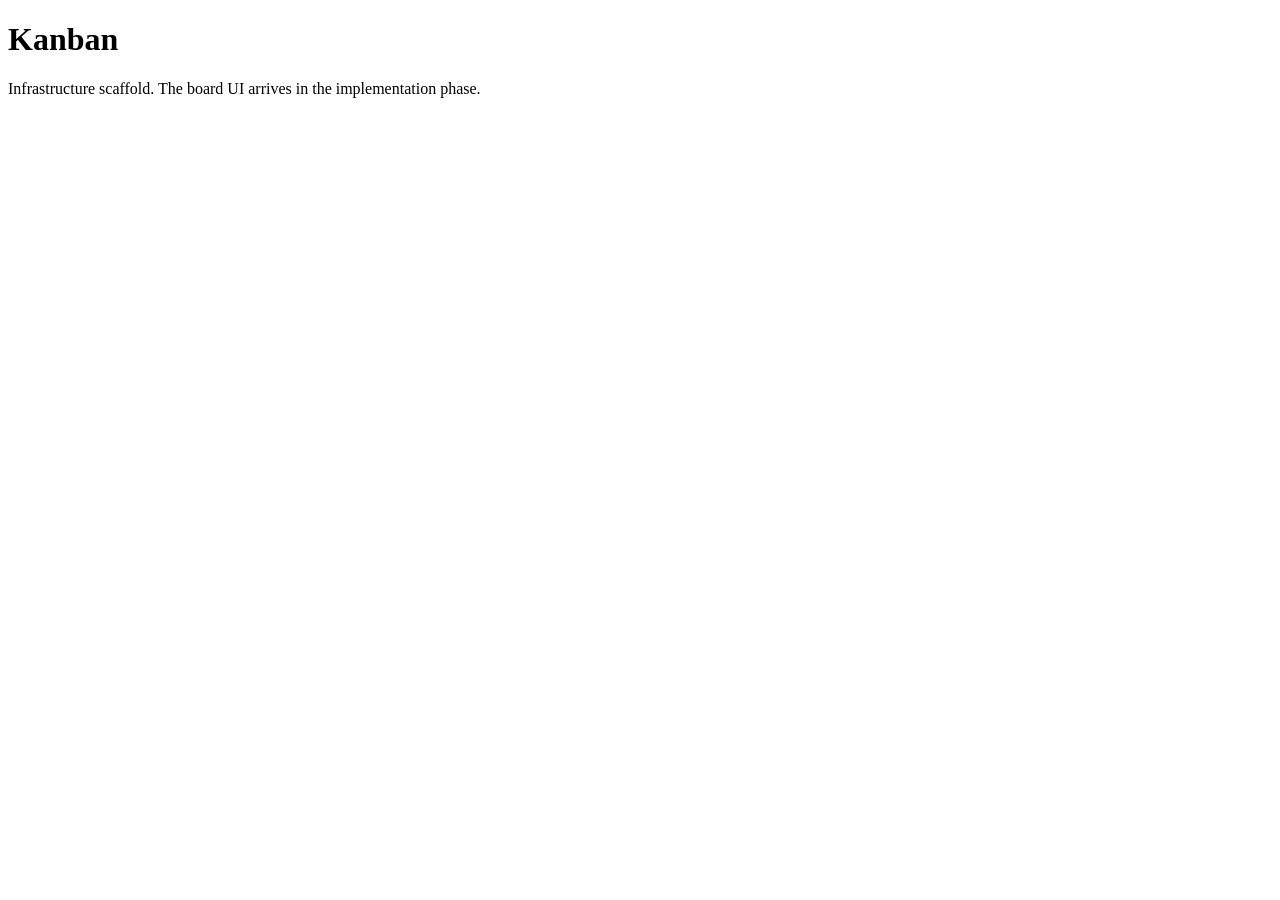
==== src/KanbanApi/wwwroot/index.html @ 26346779 "Bootstrap Kanban infrastructure + Logto auth wiring Second app in the ecosystem, mirroring Calendar'" ====
<!DOCTYPE html>
<html lang="en">
<head>
  <meta charset="utf-8" />
  <meta name="viewport" content="width=device-width, initial-scale=1" />
  <title>Kanban</title>
</head>
<body>
  <!--
    Placeholder SPA shell for the infrastructure stage. The real Kanban board UI (project
    selection + the TODO/WIP/DONE board, per the Stitch "Kanban Dashboard" project) is built in
    the implementation phase into this wwwroot. The auth pipeline already redirects anonymous HTML
    navigations to Logto sign-in, so reaching this page means you are signed in.
  -->
  <main>
    <h1>Kanban</h1>
    <p>Infrastructure scaffold. The board UI arrives in the implementation phase.</p>
  </main>
</body>
</html>
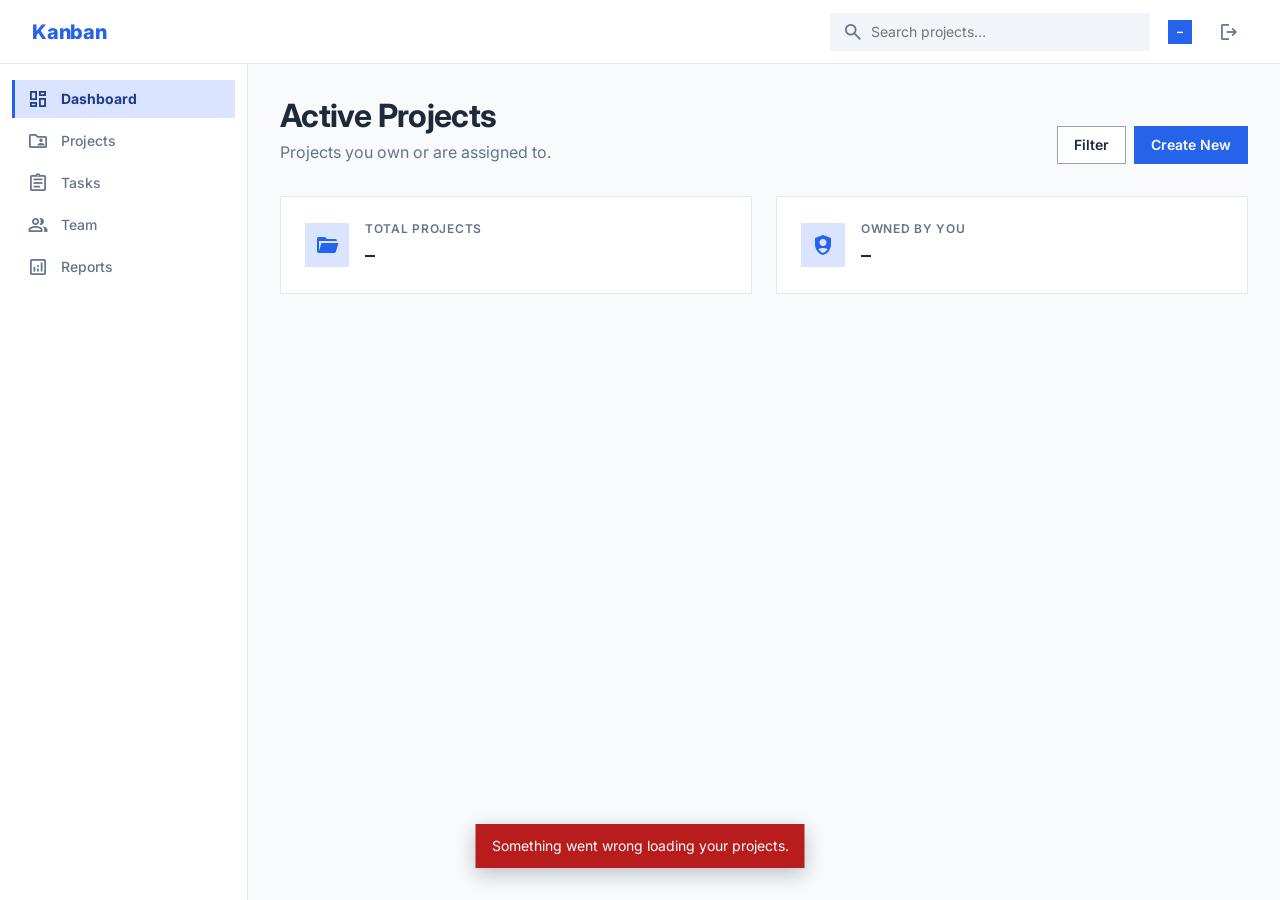
==== commit 9557b03c: "Add project-selection screen (Project domain + read model + SPA) First product screen: list the proj" ====
--- a/src/KanbanApi/wwwroot/index.html
+++ b/src/KanbanApi/wwwroot/index.html
@@ -1,20 +1,110 @@
 <!DOCTYPE html>
 <html lang="en">
 <head>
-  <meta charset="utf-8" />
-  <meta name="viewport" content="width=device-width, initial-scale=1" />
+  <meta charset="UTF-8" />
+  <meta name="viewport" content="width=device-width, initial-scale=1.0" />
   <title>Kanban</title>
+  <link rel="preconnect" href="https://fonts.googleapis.com" />
+  <link rel="preconnect" href="https://fonts.gstatic.com" crossorigin />
+  <link rel="stylesheet"
+        href="https://fonts.googleapis.com/css2?family=Inter:wght@400;500;600;700;800&family=Material+Symbols+Outlined:opsz,wght,FILL,GRAD@24,400,0,0&display=swap" />
+  <link rel="stylesheet" href="tokens.css?v=1" />
+  <link rel="stylesheet" href="styles.css?v=1" />
+  <link rel="icon" href="data:image/svg+xml,<svg xmlns='http://www.w3.org/2000/svg' viewBox='0 0 100 100'><text y='.9em' font-size='90'>🗂️</text></svg>" />
 </head>
 <body>
-  <!--
-    Placeholder SPA shell for the infrastructure stage. The real Kanban board UI (project
-    selection + the TODO/WIP/DONE board, per the Stitch "Kanban Dashboard" project) is built in
-    the implementation phase into this wwwroot. The auth pipeline already redirects anonymous HTML
-    navigations to Logto sign-in, so reaching this page means you are signed in.
-  -->
-  <main>
-    <h1>Kanban</h1>
-    <p>Infrastructure scaffold. The board UI arrives in the implementation phase.</p>
-  </main>
+  <!-- Top navigation (streamlined: brand · search · user) -->
+  <header class="app-header">
+    <div class="header-left">
+      <span class="brand">Kanban</span>
+    </div>
+    <div class="header-right">
+      <form id="searchForm" class="search" role="search">
+        <span class="material-symbols-outlined search-icon">search</span>
+        <input id="searchInput" type="search" placeholder="Search projects…" autocomplete="off" />
+      </form>
+      <span class="user-chip" title="Signed-in user">
+        <span id="userAvatar" class="avatar avatar-me" aria-hidden="true">–</span>
+        <span id="userName" class="user-name"></span>
+      </span>
+      <!-- Logout is an antiforgery-protected POST (not a link). The token is filled from the
+           XSRF-TOKEN cookie by app.js before the form can be submitted. -->
+      <form id="logoutForm" method="post" action="/logout" class="logout-form">
+        <input type="hidden" name="__RequestVerificationToken" id="csrfField" />
+        <button class="icon-btn" type="submit" aria-label="Sign out" title="Sign out"><span class="material-symbols-outlined">logout</span></button>
+      </form>
+    </div>
+  </header>
+
+  <div class="app-body">
+    <!-- Side navigation (nav only) -->
+    <aside class="sidebar" aria-label="Primary">
+      <nav class="side-nav">
+        <a class="side-link active" href="#" aria-current="page"><span class="material-symbols-outlined">dashboard</span><span>Dashboard</span></a>
+        <a class="side-link" href="#" data-soon="Projects"><span class="material-symbols-outlined">folder_shared</span><span>Projects</span></a>
+        <a class="side-link" href="#" data-soon="Tasks"><span class="material-symbols-outlined">assignment</span><span>Tasks</span></a>
+        <a class="side-link" href="#" data-soon="Team"><span class="material-symbols-outlined">group</span><span>Team</span></a>
+        <a class="side-link" href="#" data-soon="Reports"><span class="material-symbols-outlined">analytics</span><span>Reports</span></a>
+      </nav>
+    </aside>
+
+    <!-- Main content -->
+    <main class="main">
+      <div class="page">
+        <div class="page-head">
+          <div>
+            <h1 class="page-title">Active Projects</h1>
+            <p class="page-subtitle">Projects you own or are assigned to.</p>
+          </div>
+          <div class="page-actions">
+            <button class="btn outline" type="button" data-soon="Filtering">Filter</button>
+            <button id="createNew" class="btn primary" type="button" data-soon="Project creation">Create New</button>
+          </div>
+        </div>
+
+        <div class="stat-tiles">
+          <div class="stat-tile">
+            <span class="stat-icon material-symbols-outlined" style="font-variation-settings:'FILL' 1;">folder_open</span>
+            <div>
+              <p class="stat-label">Total Projects</p>
+              <p id="statTotal" class="stat-value">–</p>
+            </div>
+          </div>
+          <div class="stat-tile">
+            <span class="stat-icon material-symbols-outlined" style="font-variation-settings:'FILL' 1;">shield_person</span>
+            <div>
+              <p class="stat-label">Owned by You</p>
+              <p id="statOwned" class="stat-value">–</p>
+            </div>
+          </div>
+        </div>
+
+        <div id="projectGrid" class="project-grid" aria-live="polite"></div>
+
+        <div id="emptyState" class="empty-state hidden">
+          <span class="material-symbols-outlined empty-icon">folder_open</span>
+          <h2>No projects yet</h2>
+          <p>Projects you create or get assigned to will show up here.</p>
+        </div>
+
+        <div id="noMatches" class="empty-state hidden">
+          <span class="material-symbols-outlined empty-icon">search_off</span>
+          <h2>No matching projects</h2>
+          <p>No project matches your search.</p>
+        </div>
+      </div>
+    </main>
+  </div>
+
+  <!-- Mobile bottom navigation -->
+  <nav class="bottom-nav" aria-label="Primary (mobile)">
+    <button class="bottom-link active" type="button"><span class="material-symbols-outlined">dashboard</span><span>Dashboard</span></button>
+    <button class="bottom-link" type="button" data-soon="Projects"><span class="material-symbols-outlined">folder_shared</span><span>Projects</span></button>
+    <button class="bottom-link" type="button" data-soon="Tasks"><span class="material-symbols-outlined">assignment</span><span>Tasks</span></button>
+  </nav>
+
+  <div id="toast" class="toast hidden" role="status"></div>
+
+  <script src="app.js?v=1"></script>
 </body>
 </html>
--- a/src/KanbanApi/wwwroot/tokens.css
+++ b/src/KanbanApi/wwwroot/tokens.css
@@ -0,0 +1,84 @@
+/*
+ * Design tokens — the single source of truth for the Kanban UI.
+ * Derived from the Stitch "Kanban Dashboard → Project Selection - Streamlined Layout" screen
+ * (Material-3 token naming, Inter, Slate neutrals) and the "KanbanFlow" design-system document:
+ *   Primary #2563EB (Core Blue) · Success #059669 · Warning #D97706 · flat, square, border-led.
+ *
+ * Components must reference these variables — do NOT hardcode colours, sizes, or fonts
+ * elsewhere. Kanban shares Calendar's flat/square neutral aesthetic and takes its own brand
+ * primary (#2563EB) — see docs/decisions/0003-project-domain.md.
+ */
+:root {
+  /* ---- Color: primary (KanbanFlow Core Blue) ---- */
+  --color-primary: #2563eb;
+  --color-primary-hover: #1d4ed8;
+  --color-primary-container: #dbe4ff;       /* tinted chip / icon background */
+  --color-on-primary: #ffffff;
+  --color-on-primary-container: #1e3a8a;
+
+  /* ---- Color: neutrals / surfaces (Slate) ---- */
+  --color-background: #f8fafc;              /* app canvas (Surface / Light Gray) */
+  --color-surface: #ffffff;                /* cards, header, sidebar */
+  --color-surface-container: #f1f5f9;      /* subtle raised / input fill */
+  --color-surface-container-high: #e2e8f0; /* hover fill / avatar bg */
+  --color-inverse-surface: #1e293b;        /* toast bg */
+  --color-inverse-on-surface: #f8fafc;
+
+  /* ---- Color: text (Slate) ---- */
+  --color-on-surface: #1e293b;             /* primary text / headings */
+  --color-on-surface-variant: #64748b;     /* secondary text / icons */
+
+  /* ---- Color: lines ---- */
+  --color-outline: #94a3b8;                /* stronger divider */
+  --color-outline-variant: #e2e8f0;        /* default 1px borders */
+
+  /* ---- Color: status ---- */
+  --color-success: #059669;                /* Emerald — DONE */
+  --color-success-container: #d1fae5;
+  --color-warning: #d97706;                /* Amber — WIP */
+  --color-warning-container: #fef3c7;
+  --color-error: #b91c1c;
+  --color-error-container: #fee2e2;
+  --color-on-error: #ffffff;
+
+  /* ---- Color: overlays ---- */
+  --color-scrim: rgba(15, 23, 42, .45);    /* modal backdrop */
+
+  /* ---- Typography ---- */
+  --font-sans: "Inter", -apple-system, BlinkMacSystemFont, "Segoe UI", Roboto, sans-serif;
+
+  /* shorthand: <weight> <size>/<line> — pair with --tracking-* where noted */
+  --type-headline-lg: 700 32px/40px var(--font-sans);
+  --type-headline-md: 600 24px/32px var(--font-sans);
+  --type-headline-sm: 600 20px/28px var(--font-sans);
+  --type-title-sm: 700 16px/22px var(--font-sans);
+  --type-body-md: 400 16px/24px var(--font-sans);
+  --type-body-sm: 400 14px/20px var(--font-sans);
+  --type-label-md: 500 14px/20px var(--font-sans);
+  --type-label-sm: 600 12px/16px var(--font-sans);
+  --type-label-caps: 700 11px/14px var(--font-sans);
+
+  --tracking-display: -0.02em;
+  --tracking-tight: -0.01em;
+  --tracking-caps: 0.06em;
+
+  /* ---- Spacing (4px base unit) ---- */
+  --space-1: 4px;
+  --space-2: 8px;
+  --space-3: 12px;
+  --space-4: 16px;   /* card padding */
+  --space-6: 24px;   /* gutter */
+  --space-8: 32px;   /* desktop margin */
+
+  /* ---- Shape (flat / square, border-led — like Calendar) ---- */
+  --radius: 0px;            /* cards, tiles, avatars — everything is square */
+  --radius-sm: 0px;         /* buttons, inputs, badges */
+  --border-width: 1px;
+  --border: var(--border-width) solid var(--color-outline-variant);
+
+  /* ---- Layout ---- */
+  --topnav-height: 64px;
+  --sidebar-width: 248px;
+  --content-max-width: 1200px;
+  --sidebar-breakpoint: 768px;   /* sidebar hides below this; mobile bottom nav shows */
+}
--- a/src/KanbanApi/wwwroot/styles.css
+++ b/src/KanbanApi/wwwroot/styles.css
@@ -0,0 +1,239 @@
+/*
+ * Kanban SPA styles. Layout/structure follow the Stitch "Project Selection - Horizontal Nav
+ * Layout" screen; all colours, spacing, type, and shape come from tokens.css (no hardcoded
+ * values). See docs/STYLEGUIDE.md conventions inherited from the ecosystem's Calendar app.
+ */
+
+/* ---- Reset / base ------------------------------------------------------ */
+*, *::before, *::after { box-sizing: border-box; }
+html, body { height: 100%; }
+body {
+  margin: 0;
+  font: var(--type-body-md);
+  color: var(--color-on-surface);
+  background: var(--color-background);
+  -webkit-font-smoothing: antialiased;
+}
+.hidden { display: none !important; }
+.material-symbols-outlined { font-size: 22px; line-height: 1; user-select: none; }
+
+/* ---- Top header -------------------------------------------------------- */
+.app-header {
+  position: sticky; top: 0; z-index: 20;
+  height: var(--topnav-height);
+  display: flex; align-items: center; justify-content: space-between;
+  gap: var(--space-4);
+  padding: 0 var(--space-8);
+  background: var(--color-surface);
+  border-bottom: var(--border);
+}
+.header-left { display: flex; align-items: center; gap: var(--space-6); min-width: 0; }
+.brand {
+  font: var(--type-headline-sm); font-weight: 800;
+  color: var(--color-primary); letter-spacing: var(--tracking-tight);
+  white-space: nowrap;
+}
+.search { position: relative; display: flex; align-items: center; }
+.search-icon {
+  position: absolute; left: var(--space-3);
+  color: var(--color-on-surface-variant); pointer-events: none;
+}
+.search input {
+  width: 320px; max-width: 40vw;
+  padding: var(--space-2) var(--space-3) var(--space-2) 40px;
+  font: var(--type-body-sm);
+  color: var(--color-on-surface);
+  background: var(--color-surface-container);
+  border: var(--border-width) solid transparent;
+  border-radius: var(--radius-sm);
+}
+.search input:focus { outline: none; border-color: var(--color-primary); background: var(--color-surface); }
+
+.header-right { display: flex; align-items: center; gap: var(--space-2); }
+.icon-btn {
+  display: inline-flex; align-items: center; justify-content: center;
+  width: 38px; height: 38px; padding: 0;
+  color: var(--color-on-surface-variant);
+  background: transparent; border: none; border-radius: var(--radius-sm);
+  cursor: pointer; transition: background .15s, color .15s;
+}
+.icon-btn:hover { background: var(--color-surface-container); color: var(--color-on-surface); }
+.logout-form { display: flex; margin: 0; }
+
+.user-chip { display: inline-flex; align-items: center; gap: var(--space-2); padding-left: var(--space-2); }
+.user-name { font: var(--type-label-md); color: var(--color-on-surface); max-width: 160px; overflow: hidden; text-overflow: ellipsis; white-space: nowrap; }
+
+/* ---- Avatars ----------------------------------------------------------- */
+.avatar {
+  display: inline-flex; align-items: center; justify-content: center;
+  width: 28px; height: 28px; border-radius: var(--radius);
+  font: var(--type-label-sm); font-weight: 700;
+  color: var(--color-on-surface); background: var(--color-surface-container-high);
+  border: 2px solid var(--color-surface);
+  overflow: hidden; flex: none;
+}
+.avatar-me { background: var(--color-primary); color: var(--color-on-primary); border-color: var(--color-surface); }
+
+/* ---- Body: sidebar + main --------------------------------------------- */
+.app-body { display: flex; min-height: calc(100vh - var(--topnav-height)); }
+
+.sidebar {
+  position: sticky; top: var(--topnav-height);
+  align-self: flex-start;
+  height: calc(100vh - var(--topnav-height));
+  width: var(--sidebar-width); flex: none;
+  display: flex; flex-direction: column;
+  padding: var(--space-4) var(--space-3);
+  background: var(--color-surface);
+  border-right: var(--border);
+}
+.side-nav { display: flex; flex-direction: column; gap: var(--space-1); }
+.side-link {
+  display: flex; align-items: center; gap: var(--space-3);
+  padding: var(--space-2) var(--space-3);
+  font: var(--type-label-md); color: var(--color-on-surface-variant);
+  text-decoration: none; border-radius: var(--radius-sm);
+  border-left: 3px solid transparent;
+  cursor: pointer; transition: background .15s, color .15s;
+}
+.side-link:hover { background: var(--color-surface-container); color: var(--color-on-surface); }
+.side-link.active {
+  background: var(--color-primary-container); color: var(--color-on-primary-container);
+  font-weight: 700; border-left-color: var(--color-primary);
+}
+/* ---- Buttons ----------------------------------------------------------- */
+.btn {
+  display: inline-flex; align-items: center; justify-content: center; gap: var(--space-2);
+  padding: var(--space-2) var(--space-4);
+  font: var(--type-label-md); font-weight: 600;
+  border-radius: var(--radius-sm); border: var(--border-width) solid transparent;
+  cursor: pointer; transition: background .15s, border-color .15s, filter .15s;
+}
+.btn.primary { background: var(--color-primary); color: var(--color-on-primary); }
+.btn.primary:hover { background: var(--color-primary-hover); }
+.btn.outline { background: var(--color-surface); color: var(--color-on-surface); border-color: var(--color-outline); }
+.btn.outline:hover { background: var(--color-surface-container); }
+.btn.block { width: 100%; }
+
+/* ---- Main / page ------------------------------------------------------- */
+.main { flex: 1; min-width: 0; }
+.page {
+  max-width: var(--content-max-width);
+  margin: 0 auto;
+  padding: var(--space-8);
+  display: flex; flex-direction: column; gap: var(--space-8);
+}
+.page-head { display: flex; align-items: flex-end; justify-content: space-between; gap: var(--space-4); flex-wrap: wrap; }
+.page-title { margin: 0; font: var(--type-headline-lg); letter-spacing: var(--tracking-display); }
+.page-subtitle { margin: var(--space-1) 0 0; font: var(--type-body-md); color: var(--color-on-surface-variant); }
+.page-actions { display: flex; gap: var(--space-2); }
+
+/* ---- Stat tiles -------------------------------------------------------- */
+.stat-tiles { display: grid; grid-template-columns: repeat(2, 1fr); gap: var(--space-6); }
+.stat-tile {
+  display: flex; align-items: center; gap: var(--space-4);
+  padding: var(--space-6);
+  background: var(--color-surface); border: var(--border); border-radius: var(--radius);
+}
+.stat-icon {
+  display: inline-flex; align-items: center; justify-content: center;
+  width: 44px; height: 44px; flex: none;
+  color: var(--color-primary); background: var(--color-primary-container);
+  border-radius: var(--radius-sm); font-size: 24px;
+}
+.stat-label { margin: 0; font: var(--type-label-sm); color: var(--color-on-surface-variant); text-transform: uppercase; letter-spacing: var(--tracking-caps); }
+.stat-value { margin: var(--space-1) 0 0; font: var(--type-headline-sm); }
+
+/* ---- Project cards ----------------------------------------------------- */
+.project-grid { display: grid; grid-template-columns: repeat(3, 1fr); gap: var(--space-4); }
+
+.project-card {
+  display: flex; flex-direction: column; gap: var(--space-3);
+  padding: var(--space-4);
+  background: var(--color-surface); border: var(--border); border-radius: var(--radius);
+  cursor: pointer; transition: border-color .15s, transform .05s;
+}
+.project-card:hover { border-color: var(--color-primary); }
+.project-card:active { transform: translateY(1px); }
+.project-card:focus-visible { outline: 2px solid var(--color-primary); outline-offset: 2px; }
+
+.card-top { display: flex; align-items: flex-start; justify-content: space-between; gap: var(--space-2); }
+.card-id { display: flex; align-items: center; gap: var(--space-2); min-width: 0; }
+.card-icon {
+  display: inline-flex; align-items: center; justify-content: center;
+  width: 32px; height: 32px; flex: none;
+  color: var(--color-primary); background: var(--color-primary-container);
+  border-radius: var(--radius-sm); font-size: 20px;
+}
+.card-title { margin: 0; font: var(--type-title-sm); color: var(--color-on-surface); overflow: hidden; text-overflow: ellipsis; white-space: nowrap; }
+
+.badge {
+  font: var(--type-label-caps); text-transform: uppercase; letter-spacing: var(--tracking-caps);
+  padding: 3px var(--space-2); border-radius: var(--radius-sm); white-space: nowrap; flex: none;
+}
+.badge.owner { background: var(--color-primary-container); color: var(--color-on-primary-container); }
+.badge.shared { background: var(--color-surface-container-high); color: var(--color-on-surface-variant); }
+
+.card-desc {
+  margin: 0; font: var(--type-body-sm); color: var(--color-on-surface-variant);
+  display: -webkit-box; -webkit-line-clamp: 2; -webkit-box-orient: vertical; overflow: hidden;
+  min-height: 40px;
+}
+
+.card-foot {
+  display: flex; align-items: center; justify-content: space-between; gap: var(--space-2);
+  padding-top: var(--space-3); border-top: var(--border);
+}
+.avatar-stack { display: flex; }
+.avatar-stack .avatar { width: 26px; height: 26px; margin-left: -8px; }
+.avatar-stack .avatar:first-child { margin-left: 0; }
+.avatar.more { background: var(--color-primary); color: var(--color-on-primary); font-size: 10px; }
+.card-dates { display: inline-flex; align-items: center; gap: var(--space-1); font: var(--type-label-sm); color: var(--color-on-surface-variant); white-space: nowrap; }
+.card-dates .material-symbols-outlined { font-size: 16px; }
+
+/* ---- Empty states ------------------------------------------------------ */
+.empty-state { text-align: center; padding: var(--space-8); color: var(--color-on-surface-variant); }
+.empty-state h2 { margin: var(--space-2) 0 var(--space-1); font: var(--type-headline-sm); color: var(--color-on-surface); }
+.empty-state p { margin: 0; font: var(--type-body-sm); }
+.empty-icon { font-size: 44px; color: var(--color-outline); }
+
+/* ---- Mobile bottom nav (hidden on desktop) ----------------------------- */
+.bottom-nav {
+  position: fixed; bottom: 0; left: 0; right: 0; z-index: 20;
+  display: none; align-items: center; justify-content: space-around;
+  height: var(--topnav-height);
+  background: var(--color-surface); border-top: var(--border);
+}
+.bottom-link {
+  display: flex; flex-direction: column; align-items: center; gap: 2px;
+  background: none; border: none; cursor: pointer;
+  font: var(--type-label-caps); color: var(--color-on-surface-variant);
+}
+.bottom-link.active { color: var(--color-primary); }
+
+/* ---- Toast ------------------------------------------------------------- */
+.toast {
+  position: fixed; left: 50%; bottom: var(--space-8); transform: translateX(-50%);
+  z-index: 40; max-width: 90vw;
+  padding: var(--space-3) var(--space-4);
+  font: var(--type-body-sm);
+  color: var(--color-inverse-on-surface); background: var(--color-inverse-surface);
+  border-radius: var(--radius-sm); box-shadow: 0 6px 20px rgba(15,23,42,.25);
+}
+.toast.error { background: var(--color-error); color: var(--color-on-error); }
+
+/* ---- Responsive -------------------------------------------------------- */
+@media (max-width: 1100px) {
+  .project-grid { grid-template-columns: repeat(2, 1fr); }
+}
+@media (max-width: 768px) {
+  .sidebar { display: none; }
+  .app-header { padding: 0 var(--space-4); }
+  .brand { display: none; }
+  .search input { max-width: none; width: 100%; }
+  .page { padding: var(--space-4) var(--space-4) 96px; gap: var(--space-6); }
+  .stat-tiles { grid-template-columns: 1fr; gap: var(--space-3); }
+  .project-grid { grid-template-columns: 1fr; }
+  .bottom-nav { display: flex; }
+  .user-name { display: none; }
+}
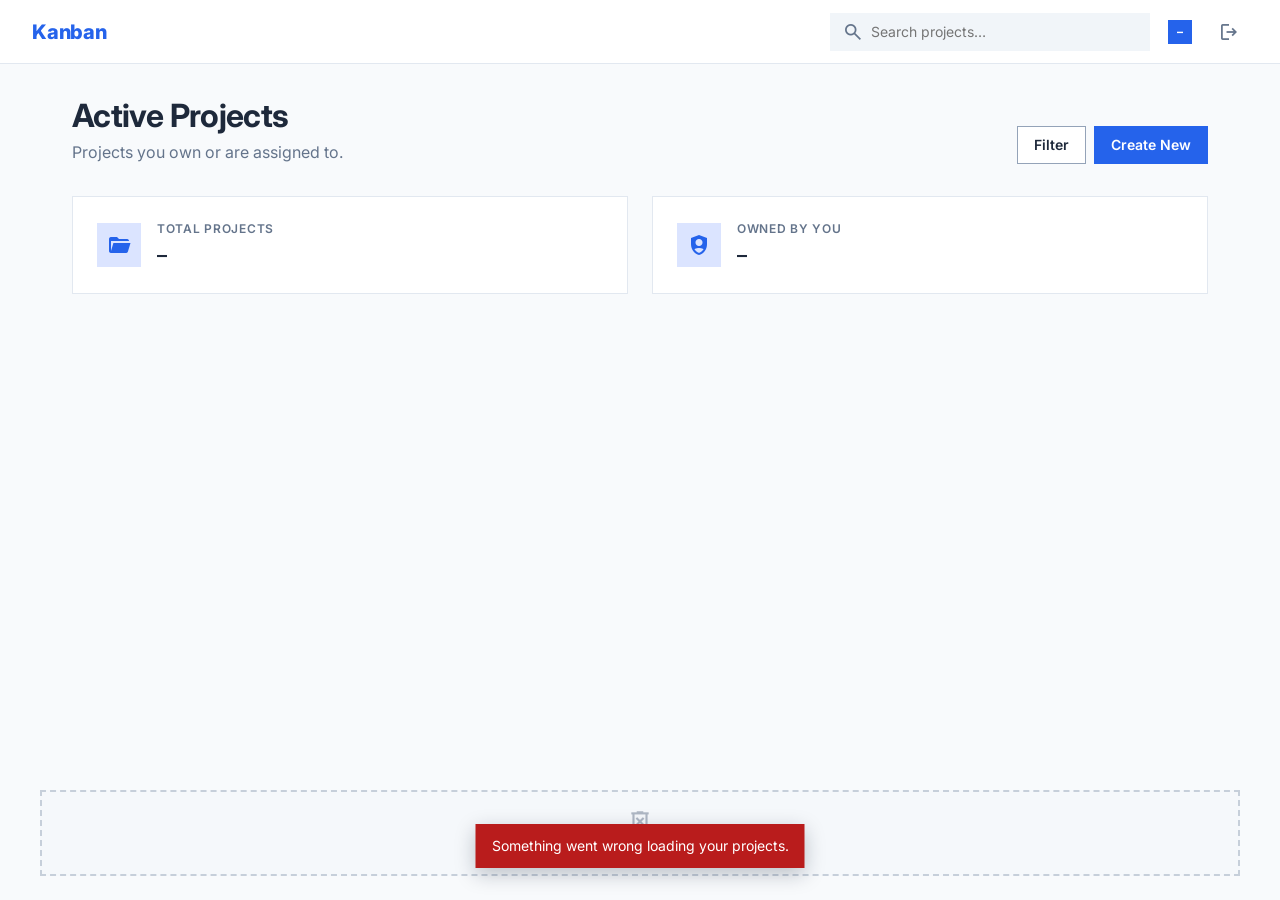
==== commit b4d4ab8f: "Add project deletion (drag-to-delete + name-verification modal) Implements the Stitch "Project Selec" ====
--- a/src/KanbanApi/wwwroot/index.html
+++ b/src/KanbanApi/wwwroot/index.html
@@ -37,18 +37,8 @@
   </header>
 
   <div class="app-body">
-    <!-- Side navigation (nav only) -->
-    <aside class="sidebar" aria-label="Primary">
-      <nav class="side-nav">
-        <a class="side-link active" href="#" aria-current="page"><span class="material-symbols-outlined">dashboard</span><span>Dashboard</span></a>
-        <a class="side-link" href="#" data-soon="Projects"><span class="material-symbols-outlined">folder_shared</span><span>Projects</span></a>
-        <a class="side-link" href="#" data-soon="Tasks"><span class="material-symbols-outlined">assignment</span><span>Tasks</span></a>
-        <a class="side-link" href="#" data-soon="Team"><span class="material-symbols-outlined">group</span><span>Team</span></a>
-        <a class="side-link" href="#" data-soon="Reports"><span class="material-symbols-outlined">analytics</span><span>Reports</span></a>
-      </nav>
-    </aside>
-
-    <!-- Main content -->
+    <!-- Main content (left navigation removed per "Drag to Delete Refinement" — a project card is
+         dragged onto the delete drop zone below to remove it). -->
     <main class="main">
       <div class="page">
         <div class="page-head">
@@ -58,7 +48,7 @@
           </div>
           <div class="page-actions">
             <button class="btn outline" type="button" data-soon="Filtering">Filter</button>
-            <button id="createNew" class="btn primary" type="button" data-soon="Project creation">Create New</button>
+            <button id="createNew" class="btn primary" type="button">Create New</button>
           </div>
         </div>
 
@@ -96,6 +86,14 @@
     </main>
   </div>
 
+  <!-- Drag-to-delete zone (desktop). Greyed/dormant until a project card drag begins, then it
+       switches to the live "delete" (error) colour and accepts the drop. Dropping a card opens
+       the name-verification confirm dialog below. -->
+  <div id="deleteZone" class="delete-zone" aria-hidden="true">
+    <span class="material-symbols-outlined">delete_forever</span>
+    <p>Drop here to delete project</p>
+  </div>
+
   <!-- Mobile bottom navigation -->
   <nav class="bottom-nav" aria-label="Primary (mobile)">
     <button class="bottom-link active" type="button"><span class="material-symbols-outlined">dashboard</span><span>Dashboard</span></button>
@@ -103,6 +101,132 @@
     <button class="bottom-link" type="button" data-soon="Tasks"><span class="material-symbols-outlined">assignment</span><span>Tasks</span></button>
   </nav>
 
+  <!-- Create-project modal (Stitch "Project Creation Form"). Hidden until "Create New". -->
+  <div id="createModal" class="modal-overlay hidden" role="dialog" aria-modal="true" aria-labelledby="createTitle">
+    <div class="modal" role="document">
+      <header class="modal-head">
+        <div>
+          <h2 id="createTitle" class="modal-title">New Project</h2>
+          <p class="modal-subtitle">Initialize a new workflow</p>
+        </div>
+        <button type="button" class="icon-btn" id="createClose" aria-label="Close"><span class="material-symbols-outlined">close</span></button>
+      </header>
+
+      <form id="createForm" class="modal-form" novalidate>
+        <!-- General Information -->
+        <section class="form-section">
+          <div class="section-head">
+            <span class="material-symbols-outlined">assignment</span>
+            <h3>General Information</h3>
+          </div>
+          <div class="field">
+            <label for="fName">Project Name <span class="req">*</span></label>
+            <input id="fName" name="name" type="text" maxlength="200" autocomplete="off" required aria-required="true"
+                   aria-describedby="err-name" placeholder="e.g., Q4 Infrastructure Overhaul" />
+            <p id="err-name" class="field-error" data-error="name"></p>
+          </div>
+          <div class="field">
+            <label for="fDescription">Description</label>
+            <textarea id="fDescription" name="description" rows="4" maxlength="2000" aria-describedby="err-description"
+                      placeholder="Briefly describe the project scope and objectives…"></textarea>
+            <p id="err-description" class="field-error" data-error="description"></p>
+          </div>
+        </section>
+
+        <!-- Stakeholders -->
+        <section class="form-section">
+          <div class="section-head">
+            <span class="material-symbols-outlined">group</span>
+            <h3>Stakeholders</h3>
+          </div>
+          <div class="field-row">
+            <div class="field">
+              <label for="fAssignee">Assignees</label>
+              <div class="select-wrap">
+                <select id="fAssignee">
+                  <option value="">Add assignee…</option>
+                </select>
+                <span class="material-symbols-outlined select-caret">expand_more</span>
+              </div>
+              <div id="assigneeChips" class="chips" aria-live="polite"></div>
+              <p id="assigneeHint" class="field-hint hidden">No other users available to assign.</p>
+            </div>
+            <!-- Client / Organization: control only, no domain field yet (intentionally inert). -->
+            <div class="field">
+              <label for="fClient">Client / Organization</label>
+              <div class="select-wrap">
+                <select id="fClient" disabled title="Coming soon">
+                  <option value="">Select organization</option>
+                </select>
+                <span class="material-symbols-outlined select-caret">expand_more</span>
+              </div>
+            </div>
+          </div>
+        </section>
+
+        <!-- Resources & Timeline -->
+        <section class="form-section">
+          <div class="section-head">
+            <span class="material-symbols-outlined">payments</span>
+            <h3>Resources &amp; Timeline</h3>
+          </div>
+          <div class="field-row three">
+            <div class="field">
+              <label for="fBudget">Budget</label>
+              <input id="fBudget" name="budget" type="number" min="0" step="0.01" aria-describedby="err-budget" placeholder="0.00" />
+              <p id="err-budget" class="field-error" data-error="budget"></p>
+            </div>
+            <div class="field">
+              <label for="fStart">Start Date <span class="req">*</span></label>
+              <input id="fStart" name="startDate" type="date" required aria-required="true" aria-describedby="err-startDate" />
+              <p id="err-startDate" class="field-error" data-error="startDate"></p>
+            </div>
+            <div class="field">
+              <label for="fEnd">End Date <span class="req">*</span></label>
+              <input id="fEnd" name="endDate" type="date" required aria-required="true" aria-describedby="err-endDate" />
+              <p id="err-endDate" class="field-error" data-error="endDate"></p>
+            </div>
+          </div>
+        </section>
+
+        <footer class="modal-foot">
+          <button type="button" class="btn outline" id="createCancel">Cancel</button>
+          <button type="submit" class="btn primary" id="createSubmit">Create Project</button>
+        </footer>
+      </form>
+    </div>
+  </div>
+
+  <!-- Delete-confirm modal (Stitch "Project Deletion - Name Verification Modal"). Hidden until a
+       card is dropped on the delete zone. The user must type the project name exactly; the Delete
+       button stays disabled until it matches. -->
+  <div id="deleteModal" class="modal-overlay hidden" role="dialog" aria-modal="true" aria-labelledby="deleteTitle" aria-describedby="deleteDesc">
+    <div class="modal modal-sm" role="document">
+      <header class="modal-head">
+        <div>
+          <h2 id="deleteTitle" class="modal-title">Delete project?</h2>
+          <p class="modal-subtitle">This action is permanent and cannot be undone.</p>
+        </div>
+        <button type="button" class="icon-btn" id="deleteClose" aria-label="Close"><span class="material-symbols-outlined">close</span></button>
+      </header>
+
+      <form id="deleteForm" class="modal-form" novalidate>
+        <p id="deleteDesc" class="delete-desc">
+          You are about to delete <strong id="deleteProjectName"></strong> and all of its tasks.
+        </p>
+        <div class="field">
+          <label for="fConfirmName">Type the project name to confirm</label>
+          <input id="fConfirmName" name="confirmName" type="text" autocomplete="off"
+                 autocapitalize="off" spellcheck="false" aria-describedby="deleteDesc" />
+        </div>
+        <footer class="modal-foot">
+          <button type="button" class="btn outline" id="deleteCancel">Cancel</button>
+          <button type="submit" class="btn danger" id="deleteSubmit" disabled>Delete Project</button>
+        </footer>
+      </form>
+    </div>
+  </div>
+
   <div id="toast" class="toast hidden" role="status"></div>
 
   <script src="app.js?v=1"></script>
--- a/src/KanbanApi/wwwroot/styles.css
+++ b/src/KanbanApi/wwwroot/styles.css
@@ -74,33 +74,9 @@
 }
 .avatar-me { background: var(--color-primary); color: var(--color-on-primary); border-color: var(--color-surface); }
 
-/* ---- Body: sidebar + main --------------------------------------------- */
+/* ---- Body: main (left navigation removed) ----------------------------- */
 .app-body { display: flex; min-height: calc(100vh - var(--topnav-height)); }
 
-.sidebar {
-  position: sticky; top: var(--topnav-height);
-  align-self: flex-start;
-  height: calc(100vh - var(--topnav-height));
-  width: var(--sidebar-width); flex: none;
-  display: flex; flex-direction: column;
-  padding: var(--space-4) var(--space-3);
-  background: var(--color-surface);
-  border-right: var(--border);
-}
-.side-nav { display: flex; flex-direction: column; gap: var(--space-1); }
-.side-link {
-  display: flex; align-items: center; gap: var(--space-3);
-  padding: var(--space-2) var(--space-3);
-  font: var(--type-label-md); color: var(--color-on-surface-variant);
-  text-decoration: none; border-radius: var(--radius-sm);
-  border-left: 3px solid transparent;
-  cursor: pointer; transition: background .15s, color .15s;
-}
-.side-link:hover { background: var(--color-surface-container); color: var(--color-on-surface); }
-.side-link.active {
-  background: var(--color-primary-container); color: var(--color-on-primary-container);
-  font-weight: 700; border-left-color: var(--color-primary);
-}
 /* ---- Buttons ----------------------------------------------------------- */
 .btn {
   display: inline-flex; align-items: center; justify-content: center; gap: var(--space-2);
@@ -113,6 +89,13 @@
 .btn.primary:hover { background: var(--color-primary-hover); }
 .btn.outline { background: var(--color-surface); color: var(--color-on-surface); border-color: var(--color-outline); }
 .btn.outline:hover { background: var(--color-surface-container); }
+.btn.danger { background: var(--color-error); color: var(--color-on-error); }
+.btn.danger:hover { filter: brightness(1.06); }
+/* Disabled (e.g. Delete before the typed name matches) reads as greyed/inert per the design. */
+.btn:disabled, .btn.danger:disabled {
+  background: var(--color-surface-container-high); color: var(--color-on-surface-variant);
+  cursor: not-allowed; filter: none;
+}
 .btn.block { width: 100%; }
 
 /* ---- Main / page ------------------------------------------------------- */
@@ -120,7 +103,8 @@
 .page {
   max-width: var(--content-max-width);
   margin: 0 auto;
-  padding: var(--space-8);
+  /* Extra bottom padding keeps the last card clear of the fixed delete zone. */
+  padding: var(--space-8) var(--space-8) 128px;
   display: flex; flex-direction: column; gap: var(--space-8);
 }
 .page-head { display: flex; align-items: flex-end; justify-content: space-between; gap: var(--space-4); flex-wrap: wrap; }
@@ -156,6 +140,9 @@
 .project-card:hover { border-color: var(--color-primary); }
 .project-card:active { transform: translateY(1px); }
 .project-card:focus-visible { outline: 2px solid var(--color-primary); outline-offset: 2px; }
+/* Owner cards can be dragged to the delete zone; the grab cursor advertises it. */
+.project-card[draggable="true"] { cursor: grab; }
+.project-card.dragging { opacity: .4; cursor: grabbing; border-color: var(--color-error); }
 
 .card-top { display: flex; align-items: flex-start; justify-content: space-between; gap: var(--space-2); }
 .card-id { display: flex; align-items: center; gap: var(--space-2); min-width: 0; }
@@ -222,12 +209,160 @@
 }
 .toast.error { background: var(--color-error); color: var(--color-on-error); }
 
+/* ---- Drag-to-delete zone ----------------------------------------------- */
+.delete-zone {
+  position: fixed; left: 50%; bottom: var(--space-6); transform: translateX(-50%);
+  z-index: 30;
+  width: min(var(--content-max-width), calc(100vw - var(--space-8) * 2));
+  display: flex; flex-direction: column; align-items: center; justify-content: center; gap: var(--space-1);
+  padding: var(--space-4);
+  /* Dormant: greyed until a drag begins. pointer-events:none so it never blocks card clicks. */
+  color: var(--color-on-surface-variant);
+  background: var(--color-surface-container);
+  border: 2px dashed var(--color-outline);
+  opacity: .5;
+  pointer-events: none;
+  transition: opacity .15s, color .15s, background .15s, border-color .15s;
+}
+.delete-zone .material-symbols-outlined { font-size: 26px; }
+.delete-zone p {
+  margin: 0; font: var(--type-label-md); font-weight: 700;
+  text-transform: uppercase; letter-spacing: var(--tracking-caps);
+}
+/* Armed: a drag is in progress — switch to the live delete colour and accept drops. */
+.delete-zone.armed {
+  opacity: 1;
+  color: var(--color-error);
+  background: var(--color-error-container);
+  border-color: var(--color-error);
+  pointer-events: auto;
+}
+/* Over: a card is hovering the zone — stronger emphasis before release. */
+.delete-zone.over {
+  color: var(--color-on-error);
+  background: var(--color-error);
+  border-style: solid;
+}
+
+/* ---- Create-project modal ---------------------------------------------- */
+.modal-overlay {
+  position: fixed; inset: 0; z-index: 50;
+  display: flex; align-items: flex-start; justify-content: center;
+  padding: var(--space-8) var(--space-4);
+  background: var(--color-scrim);
+  overflow-y: auto;
+}
+.modal {
+  width: 100%; max-width: 720px; margin: auto;
+  background: var(--color-surface);
+  border: var(--border); border-radius: var(--radius);
+  /* Flat/border-led per the design system (STYLEGUIDE): no shadow — the scrim separates it. */
+}
+/* Compact variant for confirmation dialogs (e.g. delete). */
+.modal.modal-sm { max-width: 440px; }
+
+/* Delete-confirm dialog body: the cosmetic description naming the target project. */
+.delete-desc { margin: 0; font: var(--type-body-md); color: var(--color-on-surface-variant); }
+.delete-desc strong { color: var(--color-on-surface); font-weight: 700; }
+.modal-head {
+  display: flex; align-items: center; justify-content: space-between; gap: var(--space-4);
+  padding: var(--space-4) var(--space-6);
+  background: var(--color-surface-container);
+  border-bottom: var(--border);
+}
+.modal-title { margin: 0; font: var(--type-headline-md); letter-spacing: var(--tracking-tight); }
+.modal-subtitle { margin: var(--space-1) 0 0; font: var(--type-body-sm); color: var(--color-on-surface-variant); }
+
+.modal-form { display: flex; flex-direction: column; gap: var(--space-6); padding: var(--space-6); }
+
+.form-section { display: flex; flex-direction: column; gap: var(--space-4); }
+.section-head {
+  display: flex; align-items: center; gap: var(--space-2);
+  padding-bottom: var(--space-2); border-bottom: var(--border);
+}
+.section-head .material-symbols-outlined { color: var(--color-primary); font-size: 20px; }
+.section-head h3 {
+  margin: 0; font: var(--type-label-md); font-weight: 600;
+  text-transform: uppercase; letter-spacing: var(--tracking-caps);
+  color: var(--color-on-surface-variant);
+}
+
+.field { display: flex; flex-direction: column; gap: var(--space-1); min-width: 0; }
+.field > label { font: var(--type-label-md); color: var(--color-on-surface); }
+.field .req { color: var(--color-error); }
+.field-row { display: grid; grid-template-columns: repeat(2, 1fr); gap: var(--space-4); }
+.field-row.three { grid-template-columns: repeat(3, 1fr); }
+
+.field input,
+.field textarea,
+.field select {
+  width: 100%;
+  padding: var(--space-2) var(--space-3);
+  font: var(--type-body-sm);
+  color: var(--color-on-surface);
+  background: var(--color-surface);
+  border: var(--border-width) solid var(--color-outline-variant);
+  border-radius: var(--radius-sm);
+}
+.field input { height: 40px; }
+.field textarea { resize: vertical; min-height: 88px; }
+.field input:focus,
+.field textarea:focus,
+.field select:focus {
+  outline: none; border-color: var(--color-primary);
+  box-shadow: inset 0 0 0 1px var(--color-primary);
+}
+.field input::placeholder, .field textarea::placeholder { color: var(--color-on-surface-variant); opacity: .6; }
+.field input[aria-invalid="true"],
+.field textarea[aria-invalid="true"] { border-color: var(--color-error); }
+
+.select-wrap { position: relative; }
+.select-wrap select { height: 40px; padding-right: 36px; appearance: none; cursor: pointer; }
+.select-wrap select:disabled { color: var(--color-on-surface-variant); background: var(--color-surface-container); cursor: not-allowed; }
+.select-caret {
+  position: absolute; right: var(--space-2); top: 50%; transform: translateY(-50%);
+  color: var(--color-on-surface-variant); pointer-events: none; font-size: 20px;
+}
+
+.chips { display: flex; flex-wrap: wrap; gap: var(--space-2); }
+.chips:empty { display: none; }
+.chip {
+  display: inline-flex; align-items: center; gap: var(--space-1);
+  padding: var(--space-1) var(--space-1) var(--space-1) var(--space-2);
+  font: var(--type-body-sm);
+  background: var(--color-surface-container); border: var(--border);
+}
+.chip button {
+  display: inline-flex; align-items: center; justify-content: center;
+  padding: 0; background: none; border: none; cursor: pointer;
+  color: var(--color-on-surface-variant);
+}
+.chip button:hover { color: var(--color-error); }
+.chip button .material-symbols-outlined { font-size: 16px; }
+/* The creator's own chip: fixed (no remove), tinted like the "Owner" badge on cards. */
+.chip.owner {
+  padding-right: var(--space-2);
+  background: var(--color-primary-container); border-color: var(--color-primary-container);
+  color: var(--color-on-primary-container); font-weight: 600;
+}
+
+.field-error { margin: 0; font: var(--type-label-sm); font-weight: 500; color: var(--color-error); }
+.field-error:empty { display: none; }
+.field-hint { margin: 0; font: var(--type-label-sm); color: var(--color-on-surface-variant); }
+
+.modal-foot {
+  display: flex; justify-content: flex-end; gap: var(--space-3);
+  padding-top: var(--space-4); border-top: var(--border);
+}
+
 /* ---- Responsive -------------------------------------------------------- */
 @media (max-width: 1100px) {
   .project-grid { grid-template-columns: repeat(2, 1fr); }
 }
 @media (max-width: 768px) {
-  .sidebar { display: none; }
+  /* Drag-to-delete is a pointer gesture (native HTML5 DnD isn't supported on touch) and would
+     collide with the bottom nav, so the zone is desktop-only. */
+  .delete-zone { display: none; }
   .app-header { padding: 0 var(--space-4); }
   .brand { display: none; }
   .search input { max-width: none; width: 100%; }
@@ -236,4 +371,8 @@
   .project-grid { grid-template-columns: 1fr; }
   .bottom-nav { display: flex; }
   .user-name { display: none; }
-}
+  .field-row, .field-row.three { grid-template-columns: 1fr; }
+  .modal-overlay { padding: var(--space-4); }
+  .modal-head { padding: var(--space-4); }
+  .modal-form { padding: var(--space-4); gap: var(--space-4); }
+}
